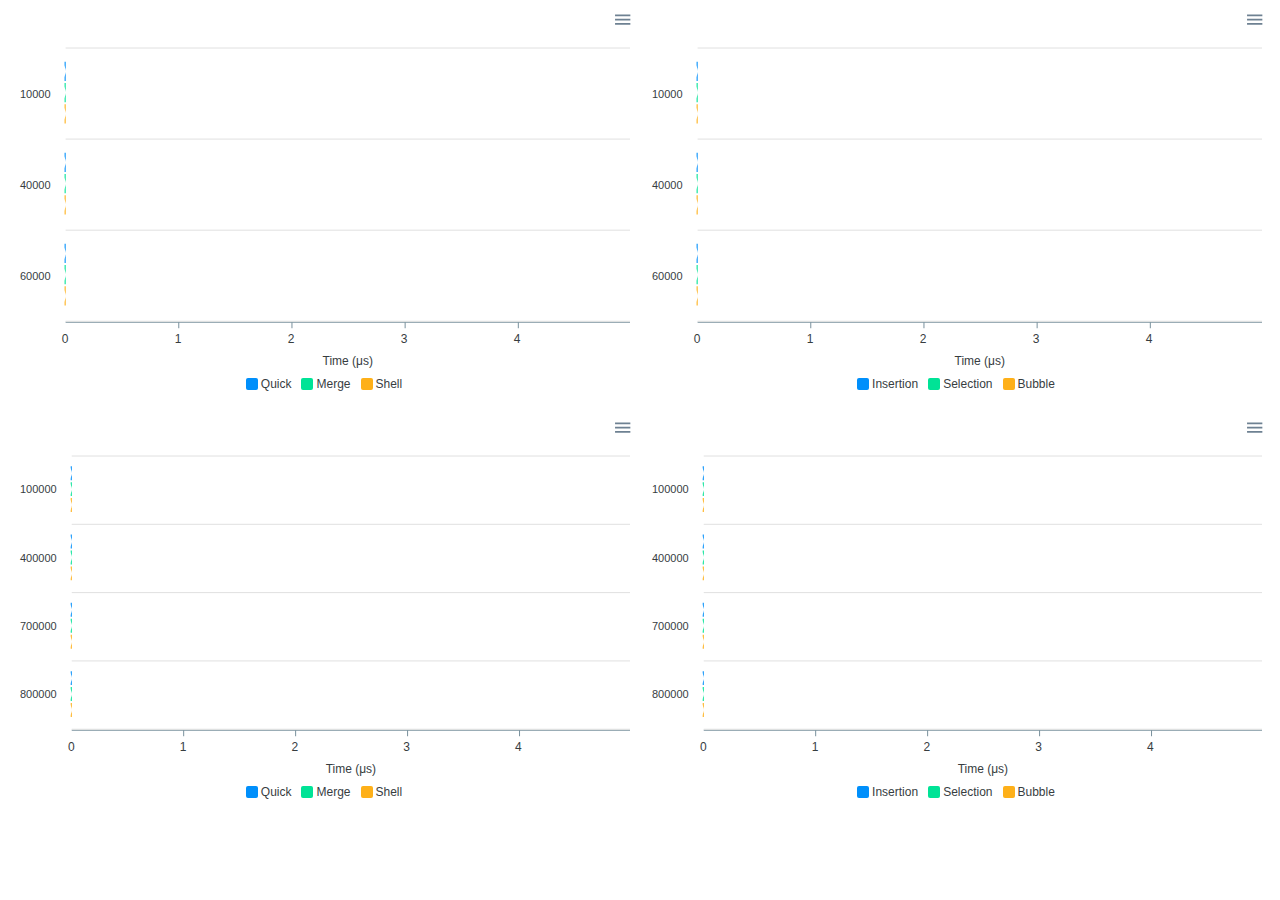
==== sorting-algorithms/index.html @ 7ae16188 "Sorting algorithms done" ====
<!doctype html>
<html lang="en">
<head>
    <meta charset="utf-8">
    
    <title>Sorting Algorithms</title>
    <meta name="description" content="Sorting Algorithms Comparition">
    <meta name="author" content="Luis Escobar">
    
    <link rel="stylesheet" href="../lib/apexcharts/apexcharts.css">
    <link rel="stylesheet" href="style.css">
    
    <script defer src="../lib/apexcharts/apexcharts.min.js"></script>
    <script defer src="script.js"></script>
</head>
<body>
    <div class="row">
        <div id="chart0" class="chart"></div>
        <div id="chart2" class="chart"></div>
    </div>
    <div class="row">
        <div id="chart1" class="chart"></div>
        <div id="chart3" class="chart"></div>
    </div>
</body>
</html>
---- lib/apexcharts/apexcharts.css ----
.apexcharts-canvas {
  position: relative;
  user-select: none;
  /* cannot give overflow: hidden as it will crop tooltips which overflow outside chart area */
}

/* scrollbar is not visible by default for legend, hence forcing the visibility */
.apexcharts-canvas ::-webkit-scrollbar {
  -webkit-appearance: none;
  width: 6px;
}
.apexcharts-canvas ::-webkit-scrollbar-thumb {
  border-radius: 4px;
  background-color: rgba(0,0,0,.5);
  box-shadow: 0 0 1px rgba(255,255,255,.5);
  -webkit-box-shadow: 0 0 1px rgba(255,255,255,.5);
}
.apexcharts-canvas.dark {
  background: #343F57;
}

.apexcharts-inner {
  position: relative;
}

.legend-mouseover-inactive {
  transition: 0.15s ease all;
  opacity: 0.20;
}

.apexcharts-series-collapsed {
  opacity: 0;
}

.apexcharts-gridline, .apexcharts-text {
  pointer-events: none;
}

.apexcharts-tooltip {
  border-radius: 5px;
  box-shadow: 2px 2px 6px -4px #999;
  cursor: default;
  font-size: 14px;
  left: 62px;
  opacity: 0;
  pointer-events: none;
  position: absolute;
  top: 20px;
  overflow: hidden;
  white-space: nowrap;
  z-index: 12;
  transition: 0.15s ease all;
}
.apexcharts-tooltip.light {
  border: 1px solid #e3e3e3;
  background: rgba(255, 255, 255, 0.96);
}
.apexcharts-tooltip.dark {
  color: #fff;
  background: rgba(30,30,30, 0.8);
}
.apexcharts-tooltip * {
  font-family: inherit;
}

.apexcharts-tooltip .apexcharts-marker,
.apexcharts-area-series .apexcharts-area,
.apexcharts-line {
  pointer-events: none;
}

.apexcharts-tooltip.active {
  opacity: 1;
  transition: 0.15s ease all;
}

.apexcharts-tooltip-title {
  padding: 6px;
  font-size: 15px;
  margin-bottom: 4px;
}
.apexcharts-tooltip.light .apexcharts-tooltip-title {
  background: #ECEFF1;
  border-bottom: 1px solid #ddd;
}
.apexcharts-tooltip.dark .apexcharts-tooltip-title {
  background: rgba(0, 0, 0, 0.7);
  border-bottom: 1px solid #333;
}

.apexcharts-tooltip-text-value,
.apexcharts-tooltip-text-z-value {
  display: inline-block;
  font-weight: 600;
  margin-left: 5px;
}

.apexcharts-tooltip-text-z-label:empty,
.apexcharts-tooltip-text-z-value:empty {
  display: none;
}

.apexcharts-tooltip-text-value, 
.apexcharts-tooltip-text-z-value {
  font-weight: 600;
}

.apexcharts-tooltip-marker {
  width: 12px;
  height: 12px;
  position: relative;
  top: 0px;
  margin-right: 10px;
  border-radius: 50%;
}

.apexcharts-tooltip-series-group {
  padding: 0 10px;
  display: none;
  text-align: left;
  justify-content: left;
  align-items: center;
}

.apexcharts-tooltip-series-group.active .apexcharts-tooltip-marker {
  opacity: 1;
}
.apexcharts-tooltip-series-group.active, .apexcharts-tooltip-series-group:last-child {
  padding-bottom: 4px;
}
.apexcharts-tooltip-series-group-hidden {
  opacity: 0;
  height: 0;
  line-height: 0;
  padding: 0 !important;
}
.apexcharts-tooltip-y-group {
  padding: 6px 0 5px;
}
.apexcharts-tooltip-candlestick {
  padding: 4px 8px;
}
.apexcharts-tooltip-candlestick > div {
  margin: 4px 0;
}
.apexcharts-tooltip-candlestick span.value {
  font-weight: bold;
}

.apexcharts-tooltip-rangebar {
  padding: 5px 8px;
}

.apexcharts-tooltip-rangebar .category {
  font-weight: 600;
  color: #777;
}

.apexcharts-tooltip-rangebar .series-name {
  font-weight: bold;
  display: block;
  margin-bottom: 5px;
}

.apexcharts-xaxistooltip {
  opacity: 0;
  padding: 9px 10px;
  pointer-events: none;
  color: #373d3f;
  font-size: 13px;
  text-align: center;
  border-radius: 2px;
  position: absolute;
  z-index: 10;
	background: #ECEFF1;
  border: 1px solid #90A4AE;
  transition: 0.15s ease all;
}

.apexcharts-xaxistooltip.dark {
  background: rgba(0, 0, 0, 0.7);
  border: 1px solid rgba(0, 0, 0, 0.5);
  color: #fff;
}

.apexcharts-xaxistooltip:after, .apexcharts-xaxistooltip:before {
	left: 50%;
	border: solid transparent;
	content: " ";
	height: 0;
	width: 0;
	position: absolute;
	pointer-events: none;
}

.apexcharts-xaxistooltip:after {
	border-color: rgba(236, 239, 241, 0);
	border-width: 6px;
	margin-left: -6px;
}
.apexcharts-xaxistooltip:before {
	border-color: rgba(144, 164, 174, 0);
	border-width: 7px;
	margin-left: -7px;
}

.apexcharts-xaxistooltip-bottom:after, .apexcharts-xaxistooltip-bottom:before {
  bottom: 100%;
}

.apexcharts-xaxistooltip-top:after, .apexcharts-xaxistooltip-top:before {
  top: 100%;
}

.apexcharts-xaxistooltip-bottom:after {
  border-bottom-color: #ECEFF1;
}
.apexcharts-xaxistooltip-bottom:before {
  border-bottom-color: #90A4AE;
}

.apexcharts-xaxistooltip-bottom.dark:after {
  border-bottom-color: rgba(0, 0, 0, 0.5);
}
.apexcharts-xaxistooltip-bottom.dark:before {
  border-bottom-color: rgba(0, 0, 0, 0.5);
}

.apexcharts-xaxistooltip-top:after {
  border-top-color:#ECEFF1
}
.apexcharts-xaxistooltip-top:before {
  border-top-color: #90A4AE;
}
.apexcharts-xaxistooltip-top.dark:after {
  border-top-color:rgba(0, 0, 0, 0.5);
}
.apexcharts-xaxistooltip-top.dark:before {
  border-top-color: rgba(0, 0, 0, 0.5);
}


.apexcharts-xaxistooltip.active {
  opacity: 1;
  transition: 0.15s ease all;
}

.apexcharts-yaxistooltip {
  opacity: 0;
  padding: 4px 10px;
  pointer-events: none;
  color: #373d3f;
  font-size: 13px;
  text-align: center;
  border-radius: 2px;
  position: absolute;
  z-index: 10;
	background: #ECEFF1;
  border: 1px solid #90A4AE;
}

.apexcharts-yaxistooltip.dark {
  background: rgba(0, 0, 0, 0.7);
  border: 1px solid rgba(0, 0, 0, 0.5);
  color: #fff;
}

.apexcharts-yaxistooltip:after, .apexcharts-yaxistooltip:before {
	top: 50%;
	border: solid transparent;
	content: " ";
	height: 0;
	width: 0;
	position: absolute;
	pointer-events: none;
}
.apexcharts-yaxistooltip:after {
	border-color: rgba(236, 239, 241, 0);
	border-width: 6px;
	margin-top: -6px;
}
.apexcharts-yaxistooltip:before {
	border-color: rgba(144, 164, 174, 0);
	border-width: 7px;
	margin-top: -7px;
}

.apexcharts-yaxistooltip-left:after, .apexcharts-yaxistooltip-left:before {
  left: 100%;
}

.apexcharts-yaxistooltip-right:after, .apexcharts-yaxistooltip-right:before {
  right: 100%;
}

.apexcharts-yaxistooltip-left:after {
  border-left-color: #ECEFF1;
}
.apexcharts-yaxistooltip-left:before {
  border-left-color: #90A4AE;
}
.apexcharts-yaxistooltip-left.dark:after {
  border-left-color: rgba(0, 0, 0, 0.5);
}
.apexcharts-yaxistooltip-left.dark:before {
  border-left-color: rgba(0, 0, 0, 0.5);
}

.apexcharts-yaxistooltip-right:after {
  border-right-color: #ECEFF1;
}
.apexcharts-yaxistooltip-right:before {
  border-right-color: #90A4AE;
}
.apexcharts-yaxistooltip-right.dark:after {
  border-right-color: rgba(0, 0, 0, 0.5);
}
.apexcharts-yaxistooltip-right.dark:before {
  border-right-color: rgba(0, 0, 0, 0.5);
}

.apexcharts-yaxistooltip.active {
  opacity: 1;
}

.apexcharts-xcrosshairs, .apexcharts-ycrosshairs {
  pointer-events: none;
  opacity: 0;
  transition: 0.15s ease all;
}

.apexcharts-xcrosshairs.active, .apexcharts-ycrosshairs.active {
  opacity: 1;
  transition: 0.15s ease all;
}

.apexcharts-ycrosshairs-hidden {
  opacity: 0;
}

.apexcharts-zoom-rect {
  pointer-events: none;
}
.apexcharts-selection-rect {
  cursor: move;
}

.svg_select_points, .svg_select_points_rot {
  opacity: 0;
  visibility: hidden;
}
.svg_select_points_l, .svg_select_points_r {
  cursor: ew-resize;
  opacity: 1;
  visibility: visible;
  fill: #888;
}
.apexcharts-canvas.zoomable .hovering-zoom {
  cursor: crosshair
}
.apexcharts-canvas.zoomable .hovering-pan {
  cursor: move
}

.apexcharts-xaxis,
.apexcharts-yaxis {
  pointer-events: none;
}

.apexcharts-zoom-icon, 
.apexcharts-zoom-in-icon,
.apexcharts-zoom-out-icon,
.apexcharts-reset-zoom-icon, 
.apexcharts-pan-icon, 
.apexcharts-selection-icon,
.apexcharts-menu-icon, 
.apexcharts-toolbar-custom-icon {
  cursor: pointer;
  width: 20px;
  height: 20px;
  line-height: 24px;
  color: #6E8192;
  text-align: center;
}


.apexcharts-zoom-icon svg, 
.apexcharts-zoom-in-icon svg,
.apexcharts-zoom-out-icon svg,
.apexcharts-reset-zoom-icon svg,
.apexcharts-menu-icon svg {
  fill: #6E8192;
}
.apexcharts-selection-icon svg {
  fill: #444;
  transform: scale(0.76)
}

.dark .apexcharts-zoom-icon svg, 
.dark .apexcharts-zoom-in-icon svg,
.dark .apexcharts-zoom-out-icon svg,
.dark .apexcharts-reset-zoom-icon svg, 
.dark .apexcharts-pan-icon svg, 
.dark .apexcharts-selection-icon svg,
.dark .apexcharts-menu-icon svg, 
.dark .apexcharts-toolbar-custom-icon svg{
  fill: #f3f4f5;
}

.apexcharts-canvas .apexcharts-zoom-icon.selected svg, 
.apexcharts-canvas .apexcharts-selection-icon.selected svg, 
.apexcharts-canvas .apexcharts-reset-zoom-icon.selected svg {
  fill: #008FFB;
}
.light .apexcharts-selection-icon:not(.selected):hover svg,
.light .apexcharts-zoom-icon:not(.selected):hover svg, 
.light .apexcharts-zoom-in-icon:hover svg, 
.light .apexcharts-zoom-out-icon:hover svg, 
.light .apexcharts-reset-zoom-icon:hover svg, 
.light .apexcharts-menu-icon:hover svg {
  fill: #333;
}

.apexcharts-selection-icon, .apexcharts-menu-icon {
  position: relative;
}
.apexcharts-reset-zoom-icon {
  margin-left: 5px;
}
.apexcharts-zoom-icon, .apexcharts-reset-zoom-icon, .apexcharts-menu-icon {
  transform: scale(0.85);
}

.apexcharts-zoom-in-icon, .apexcharts-zoom-out-icon {
  transform: scale(0.7)
}

.apexcharts-zoom-out-icon {
  margin-right: 3px;
}

.apexcharts-pan-icon {
  transform: scale(0.62);
  position: relative;
  left: 1px;
  top: 0px;
}
.apexcharts-pan-icon svg {
  fill: #fff;
  stroke: #6E8192;
  stroke-width: 2;
}
.apexcharts-pan-icon.selected svg {
  stroke: #008FFB;
}
.apexcharts-pan-icon:not(.selected):hover svg {
  stroke: #333;
}

.apexcharts-toolbar {
  position: absolute;
  z-index: 11;
  top: 0px;
  right: 3px;
  max-width: 176px;
  text-align: right;
  border-radius: 3px;
  padding: 0px 6px 2px 6px;
  display: flex;
  justify-content: space-between;
  align-items: center; 
}

.apexcharts-toolbar svg {
  pointer-events: none;
}

.apexcharts-menu {
  background: #fff;
  position: absolute;
  top: 100%;
  border: 1px solid #ddd;
  border-radius: 3px;
  padding: 3px;
  right: 10px;
  opacity: 0;
  min-width: 110px;
  transition: 0.15s ease all;
  pointer-events: none;
}

.apexcharts-menu.open {
  opacity: 1;
  pointer-events: all;
  transition: 0.15s ease all;
}

.apexcharts-menu-item {
  padding: 6px 7px;
  font-size: 12px;
  cursor: pointer;
}
.light .apexcharts-menu-item:hover {
  background: #eee;
}
.dark .apexcharts-menu {
  background: rgba(0, 0, 0, 0.7);
  color: #fff;
}

@media screen and (min-width: 768px) {
  .apexcharts-toolbar {
    /*opacity: 0;*/
  }

  .apexcharts-canvas:hover .apexcharts-toolbar {
    opacity: 1;
  } 
}

.apexcharts-datalabel.hidden {
  opacity: 0;
}

.apexcharts-pie-label,
.apexcharts-datalabel, .apexcharts-datalabel-label, .apexcharts-datalabel-value {
  cursor: default;
  pointer-events: none;
}

.apexcharts-pie-label-delay {
  opacity: 0;
  animation-name: opaque;
  animation-duration: 0.3s;
  animation-fill-mode: forwards;
  animation-timing-function: ease;
}

.apexcharts-canvas .hidden {
  opacity: 0;
}

.apexcharts-hide .apexcharts-series-points {
  opacity: 0;
}

.apexcharts-area-series .apexcharts-series-markers .apexcharts-marker.no-pointer-events,
.apexcharts-line-series .apexcharts-series-markers .apexcharts-marker.no-pointer-events, .apexcharts-radar-series path, .apexcharts-radar-series polygon {
  pointer-events: none;
}

/* markers */

.apexcharts-marker {
  transition: 0.15s ease all;
}

@keyframes opaque {
  0% {
    opacity: 0;
  }
  100% {
    opacity: 1;
  }
}
---- sorting-algorithms/style.css ----
.row {
    display: flex;
}
.chart {
    width: 50%;
}
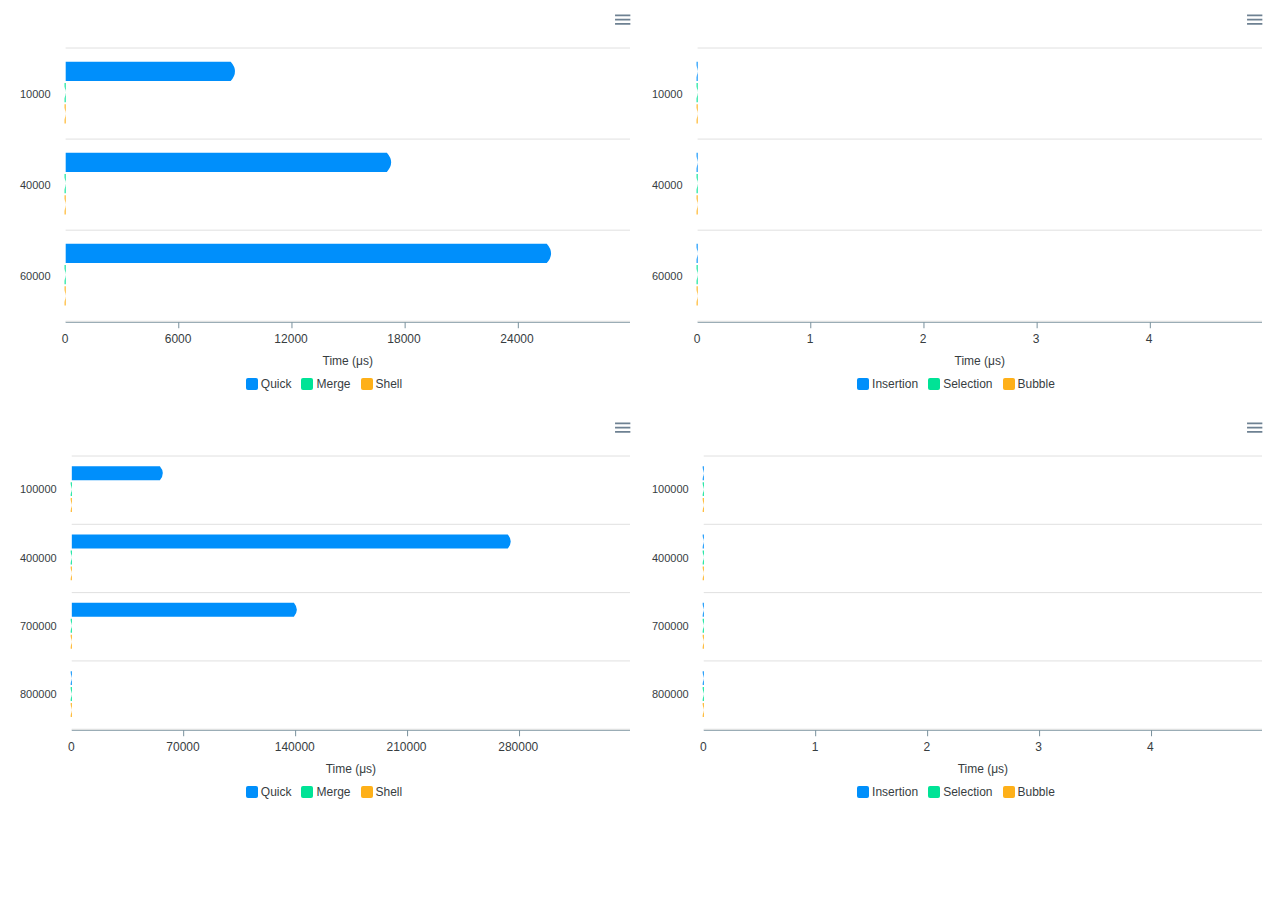
==== commit f05a09da: "favicon, hours" ====
--- a/sorting-algorithms/index.html
+++ b/sorting-algorithms/index.html
@@ -6,6 +6,8 @@
     <title>Sorting Algorithms</title>
     <meta name="description" content="Sorting Algorithms Comparition">
     <meta name="author" content="Luis Escobar">
+    <link rel="shortcut icon" href="favicon.ico" type="image/x-icon">
+    <link rel="icon" href="favicon.ico" type="image/x-icon">
     
     <link rel="stylesheet" href="../lib/apexcharts/apexcharts.css">
     <link rel="stylesheet" href="style.css">
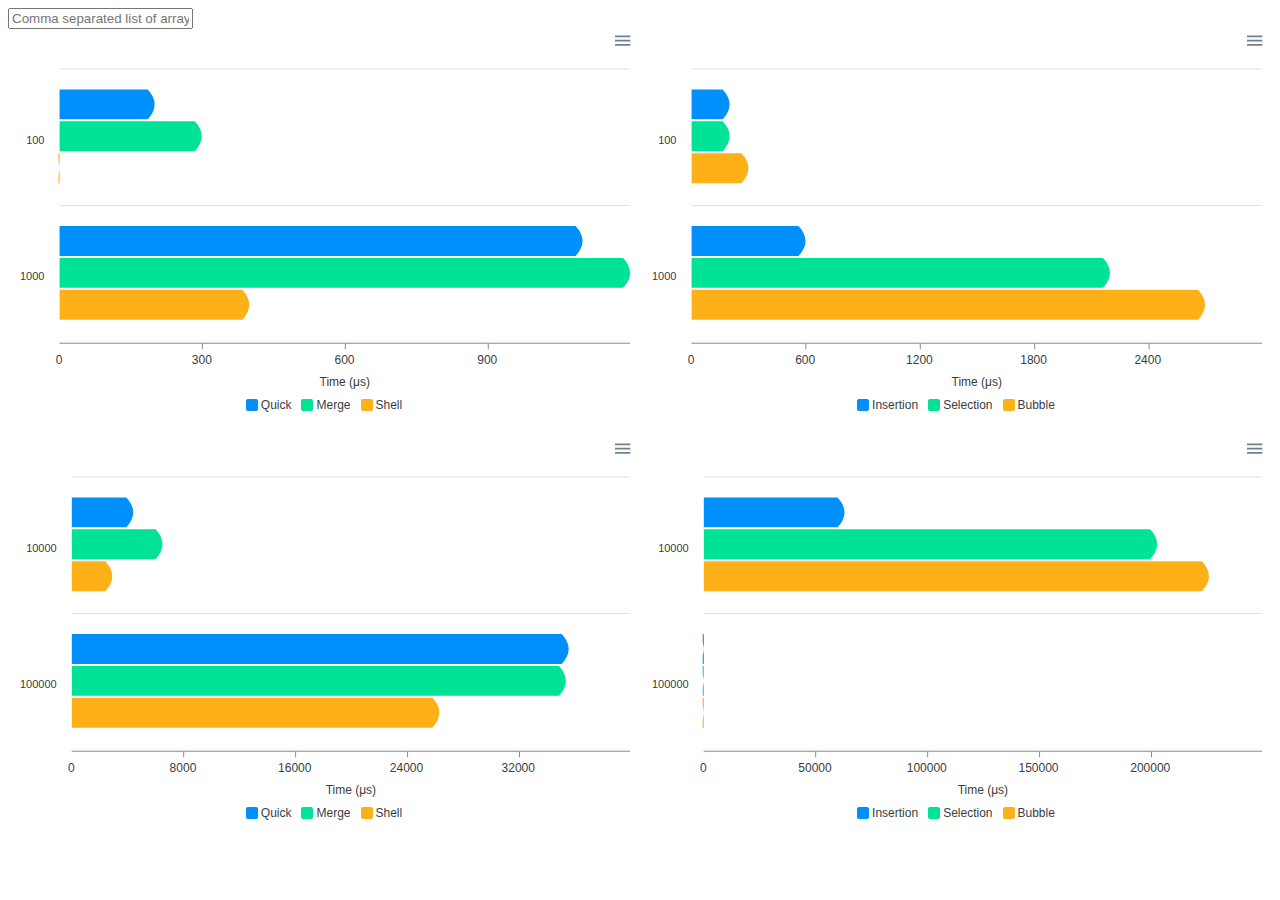
==== commit f882e834: "custom input" ====
--- a/sorting-algorithms/index.html
+++ b/sorting-algorithms/index.html
@@ -6,8 +6,6 @@
     <title>Sorting Algorithms</title>
     <meta name="description" content="Sorting Algorithms Comparition">
     <meta name="author" content="Luis Escobar">
-    <link rel="shortcut icon" href="favicon.ico" type="image/x-icon">
-    <link rel="icon" href="favicon.ico" type="image/x-icon">
     
     <link rel="stylesheet" href="../lib/apexcharts/apexcharts.css">
     <link rel="stylesheet" href="style.css">
@@ -16,6 +14,7 @@
     <script defer src="script.js"></script>
 </head>
 <body>
+    <input type="text" id="inCounts" placeholder="Comma separated list of array lengths">
     <div class="row">
         <div id="chart0" class="chart"></div>
         <div id="chart2" class="chart"></div>
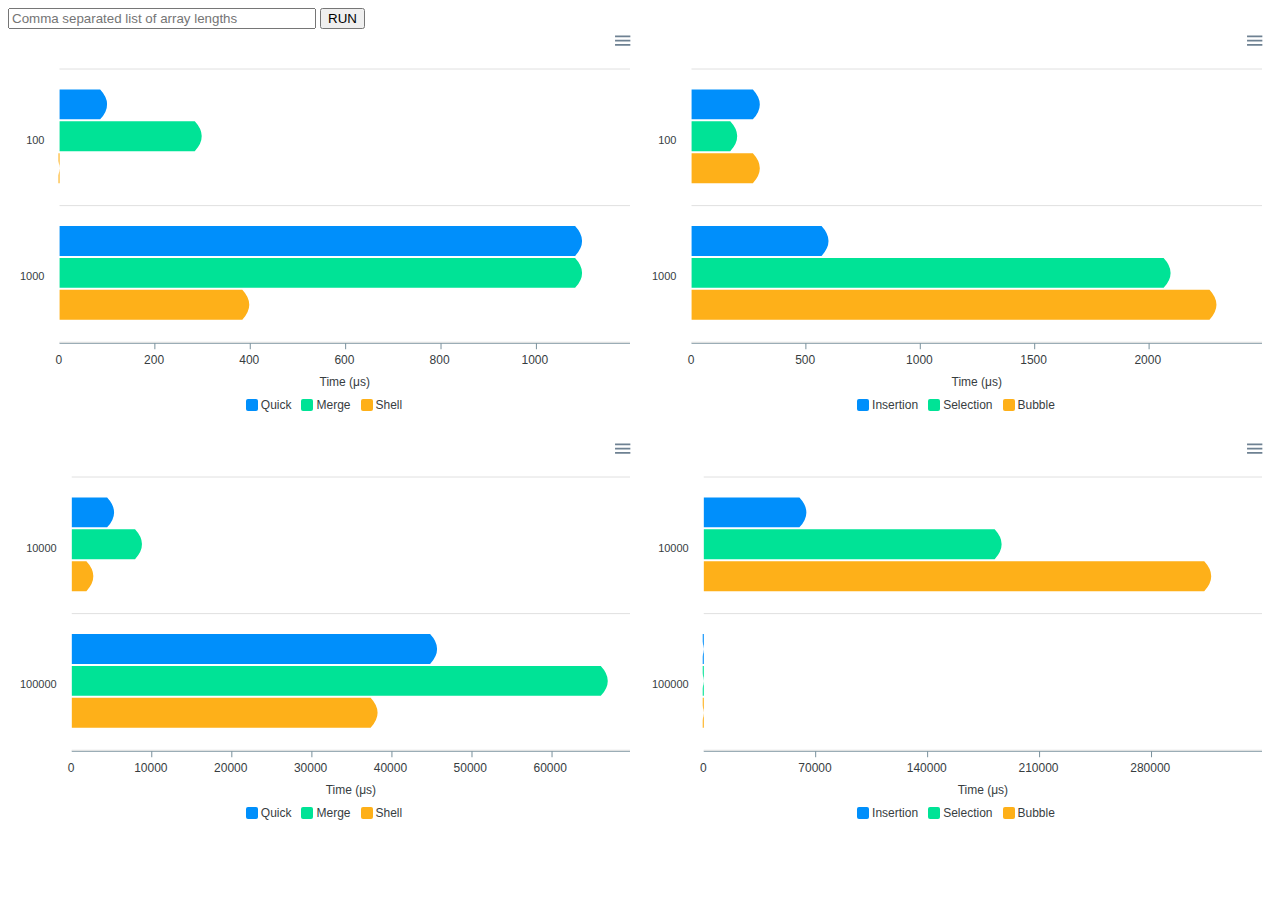
==== commit 98c3e03a: "form style" ====
--- a/sorting-algorithms/index.html
+++ b/sorting-algorithms/index.html
@@ -14,7 +14,10 @@
     <script defer src="script.js"></script>
 </head>
 <body>
-    <input type="text" id="inCounts" placeholder="Comma separated list of array lengths">
+    <form action="javascript:RunTests()">
+        <input type="text" id="inCounts" placeholder="Comma separated list of array lengths">
+        <button type="submit">RUN</button>
+    </form>
     <div class="row">
         <div id="chart0" class="chart"></div>
         <div id="chart2" class="chart"></div>
--- a/sorting-algorithms/style.css
+++ b/sorting-algorithms/style.css
@@ -1,4 +1,6 @@
-
+form input {
+    width: 300px;
+}
 .row {
     display: flex;
 }
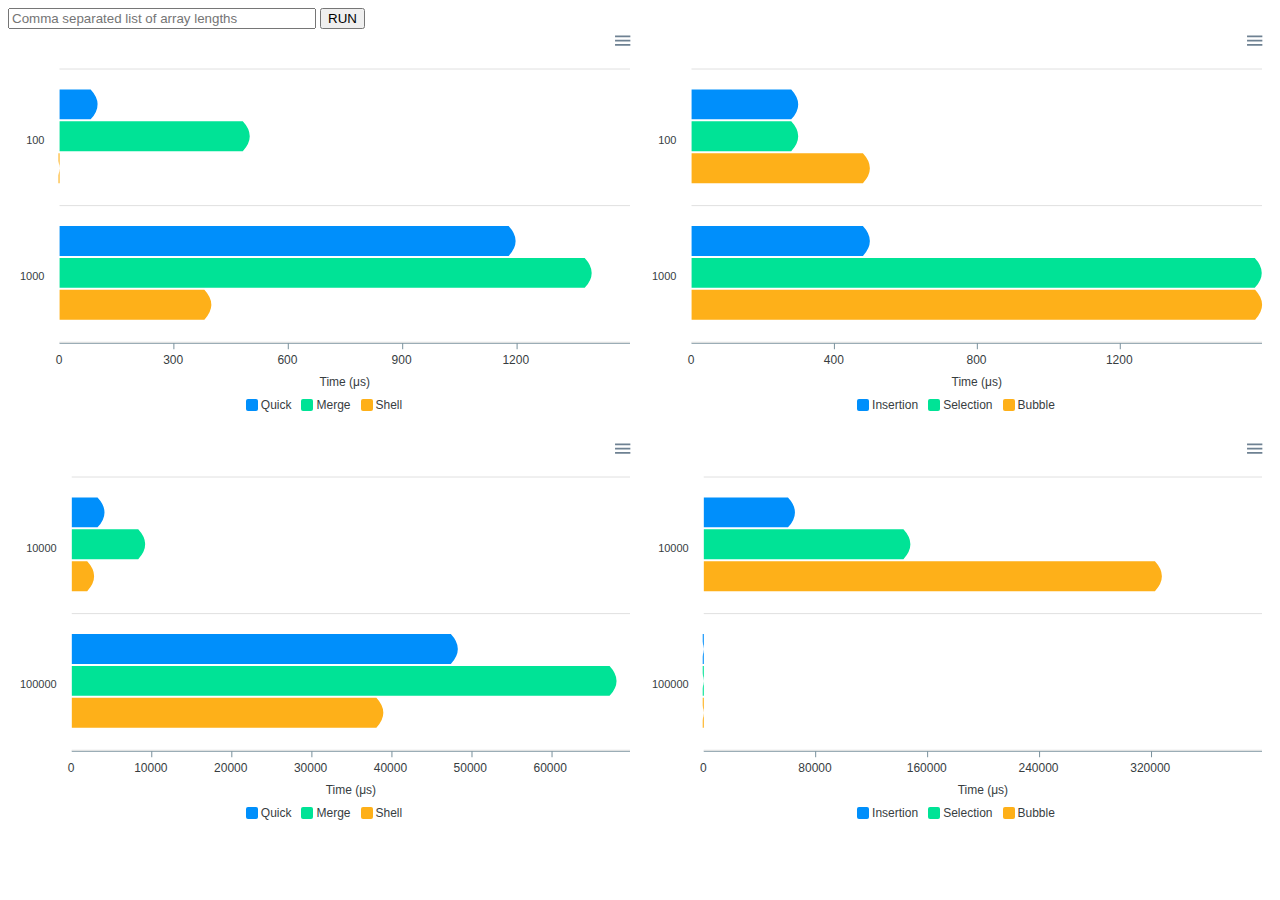
==== commit bc37a395: "favicon" ====
--- a/sorting-algorithms/index.html
+++ b/sorting-algorithms/index.html
@@ -6,6 +6,8 @@
     <title>Sorting Algorithms</title>
     <meta name="description" content="Sorting Algorithms Comparition">
     <meta name="author" content="Luis Escobar">
+    <link rel="shortcut icon" href="../favicon.ico" type="image/x-icon">
+    <link rel="icon" href="../favicon.ico" type="image/x-icon">
     
     <link rel="stylesheet" href="../lib/apexcharts/apexcharts.css">
     <link rel="stylesheet" href="style.css">
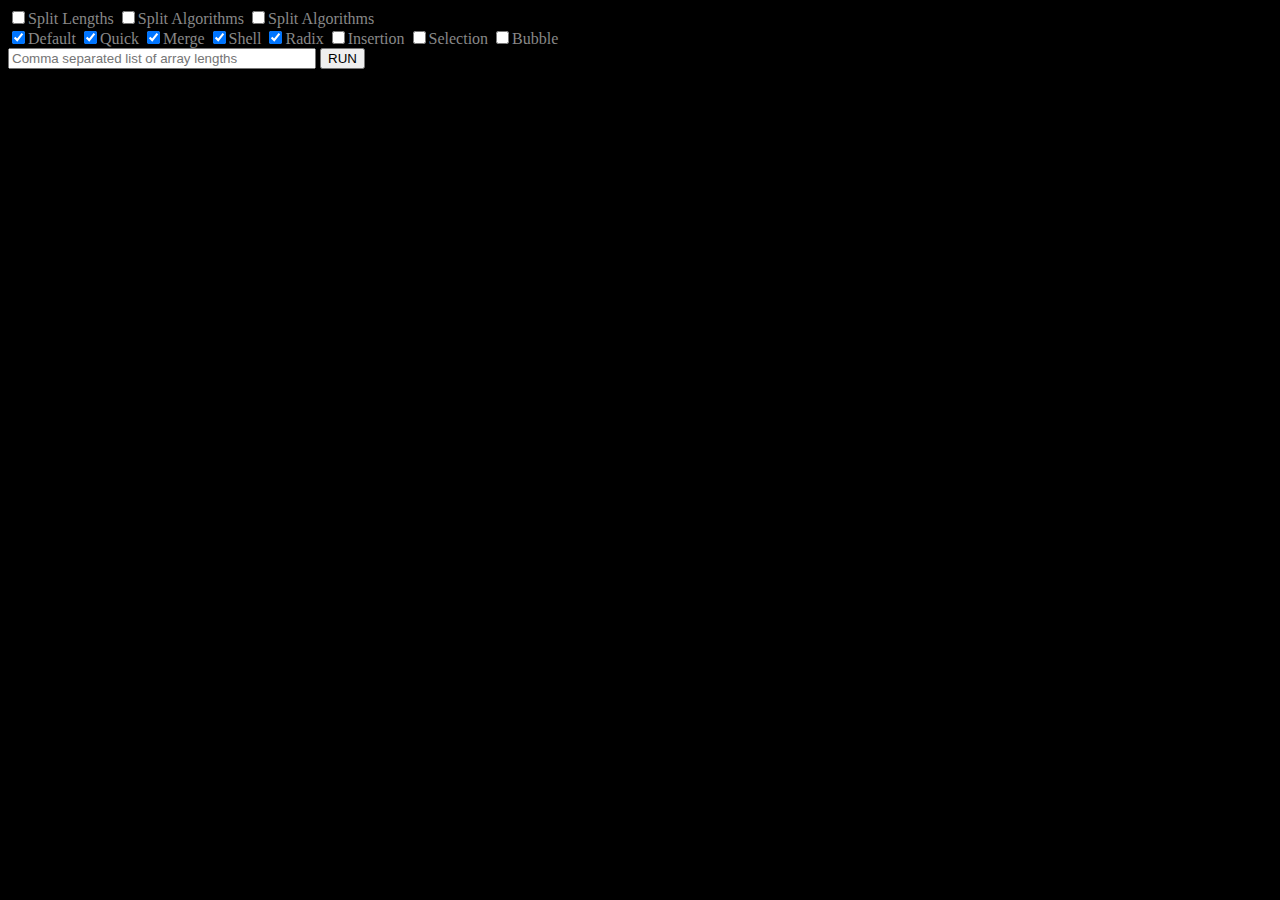
==== commit 16ecd1fa: "Final" ====
--- a/sorting-algorithms/index.html
+++ b/sorting-algorithms/index.html
@@ -17,6 +17,19 @@
 </head>
 <body>
     <form action="javascript:RunTests()">
+        <label><input type="checkbox" id="inSplitCounts" />Split Lengths</label>
+        <label><input type="checkbox" id="inSplitAlgorithms" />Split Algorithms</label>
+        <label><input type="checkbox" id="inSplitAlgorithms" />Split Algorithms</label>
+        <br>
+        <label><input type="checkbox" class="algorithm" name="Default" checked />Default</label>
+        <label><input type="checkbox" class="algorithm" name="Quick" checked />Quick</label>
+        <label><input type="checkbox" class="algorithm" name="Merge" checked />Merge</label>
+        <label><input type="checkbox" class="algorithm" name="Shell" checked />Shell</label>
+        <label><input type="checkbox" class="algorithm" name="Radix" checked />Radix</label>
+        <label><input type="checkbox" class="algorithm" name="Insertion" />Insertion</label>
+        <label><input type="checkbox" class="algorithm" name="Selection" />Selection</label>
+        <label><input type="checkbox" class="algorithm" name="Bubble" />Bubble</label>
+        <br>
         <input type="text" id="inCounts" placeholder="Comma separated list of array lengths">
         <button type="submit">RUN</button>
     </form>
--- a/sorting-algorithms/style.css
+++ b/sorting-algorithms/style.css
@@ -1,9 +1,23 @@
-form input {
+html {
+    height: 100%;
+    background: black;
+    color: #888888;
+}
+form input[type="text"] {
     width: 300px;
 }
 .row {
     display: flex;
 }
+.c .row, 
+.cc .row {
+    flex-direction: column;
+}
 .chart {
+    display: inline-block;
     width: 50%;
+}
+.c .chart, 
+.cc .chart {
+    width: 100%;
 }